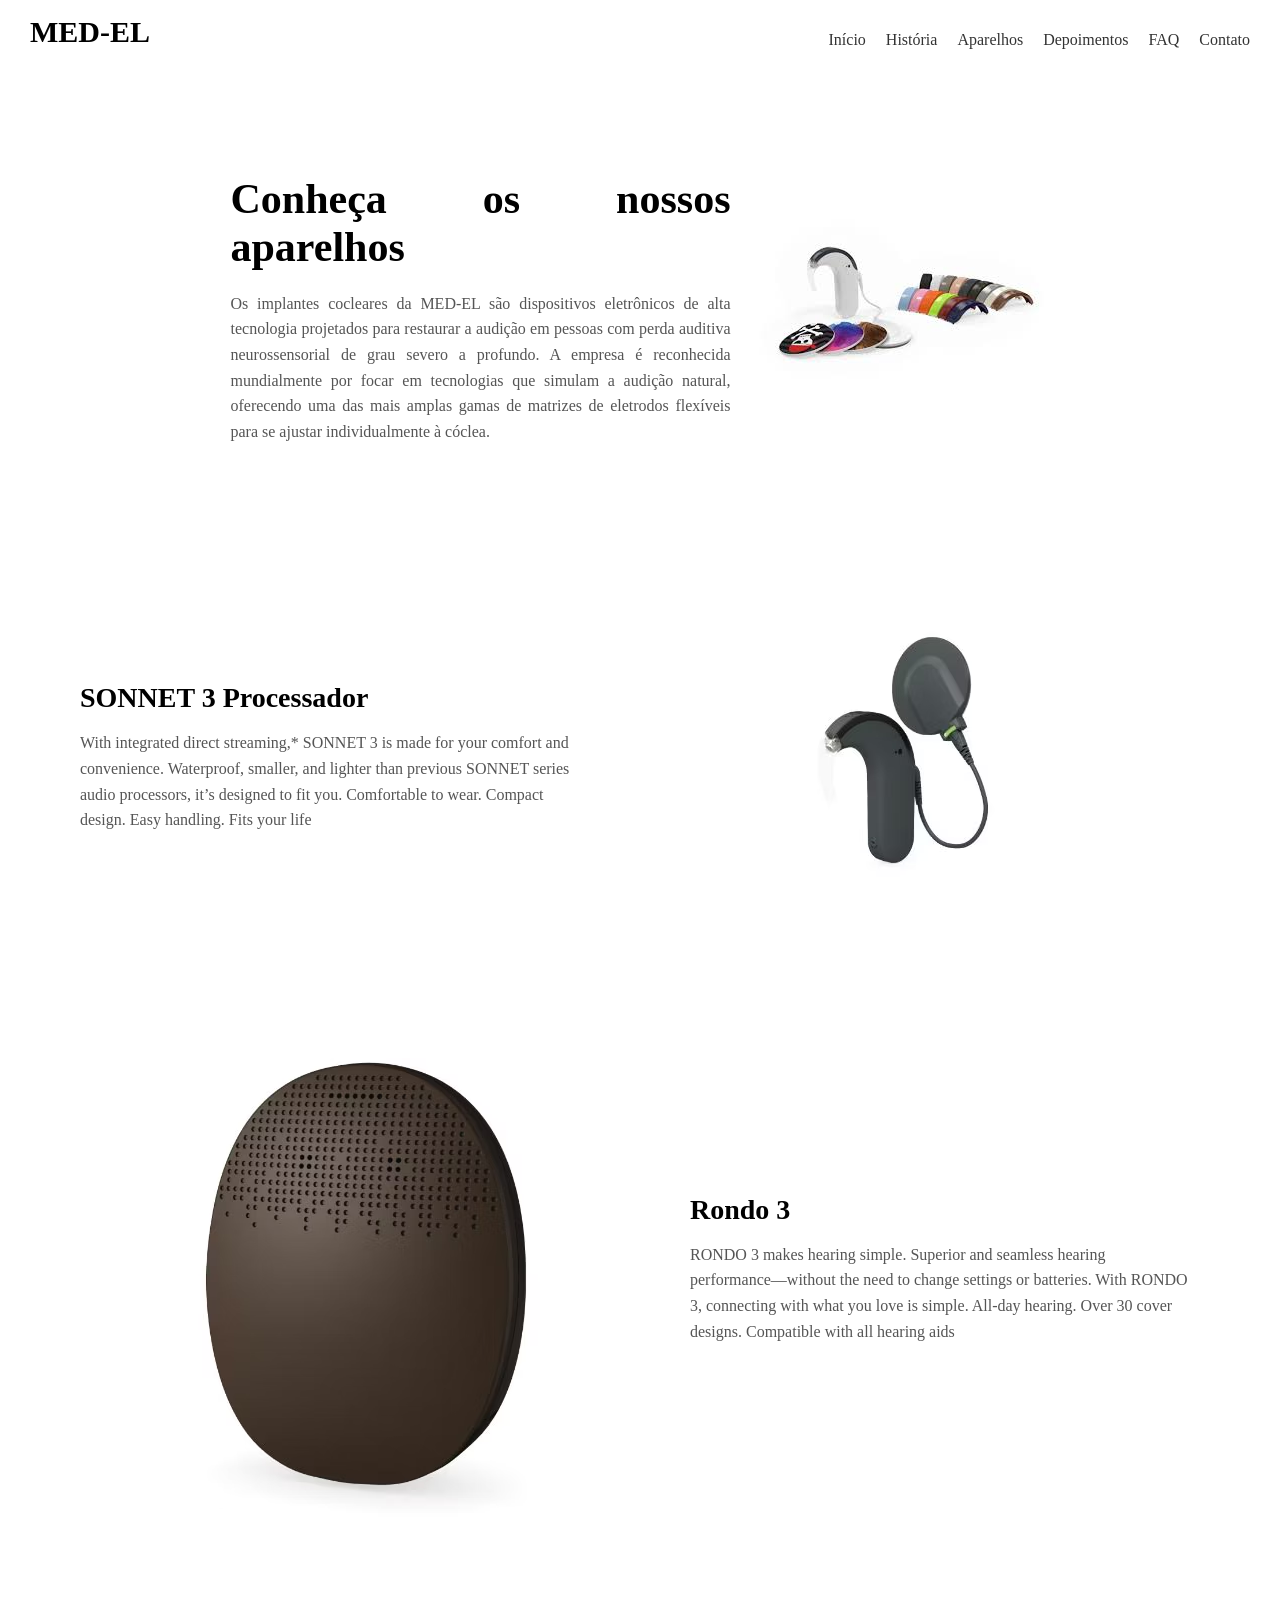
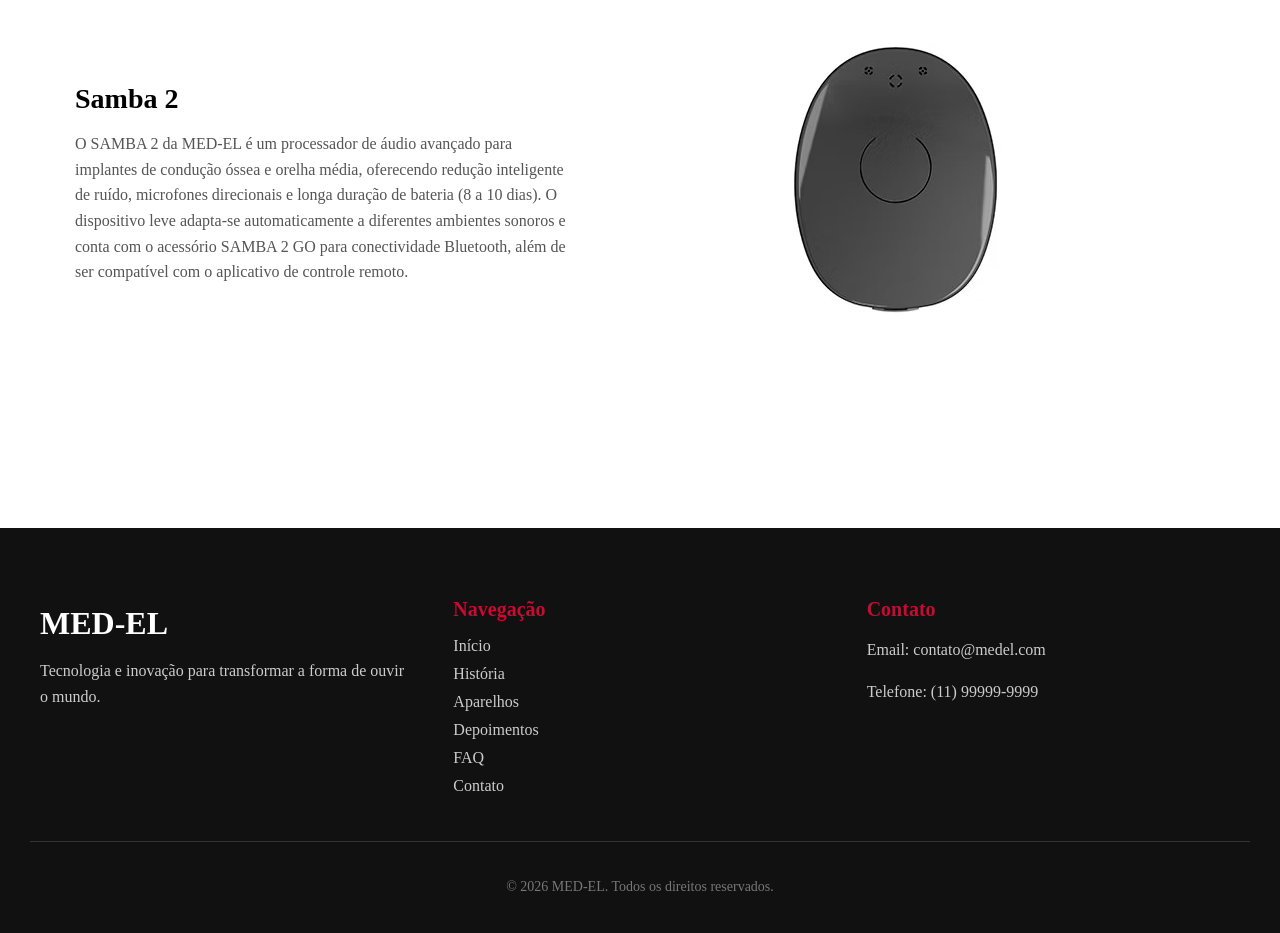
==== pages/aparelhos.html @ e877988d "up small changes" ====
<!DOCTYPE html>
<html lang="pt-br">
<head>
    <meta charset="UTF-8">
    <meta name="viewport" content="width=device-width, initial-scale=1.0">
    <title>Aparelhos</title>
    <link rel="stylesheet" href="/styles/style.css">
    <link rel="stylesheet" href="/styles/style_aparelhos.css">
</head>
<body>
    <header class="navbar">
  <div class="logo">MED-EL</div>
  <nav>
    <ul class="menu">
      <li><a href="/index.html">Início</a></li>
      <li><a href="/pages/historia.html">História</a></li>
      <li><a href="/pages/aparelhos.html">Aparelhos</a></li>
      <li><a href="/pages/depoimentos.html">Depoimentos</a></li>
      <li><a href="/pages/faq.html">FAQ</a></li>
      <li><a href="/pages/contato.html">Contato</a></li>
    </ul>
  </nav>
</header>
<section class="show">
  <div class="show-aparelhos">
    <h1>Conheça os nossos aparelhos</h1>
    <p>
      Os implantes cocleares da MED-EL são dispositivos eletrônicos de alta tecnologia projetados para restaurar a audição em pessoas com perda auditiva neurossensorial de grau severo a profundo. A empresa é reconhecida mundialmente por focar em tecnologias que simulam a audição natural, oferecendo uma das mais amplas gamas de matrizes de eletrodos flexíveis para se ajustar individualmente à cóclea.
    </p>
  </div>

  <div class="show-aparelhos">
    <img src="/images/Aparelhos.jpg" alt="Imagem Aparelhos">
  </div>
</section>

<section class="blocos">
  <div class="bloco">
    <div class="bloco-texto">
      <h2>SONNET 3 Processador</h2>
      <p>With integrated direct streaming,* SONNET 3 is made for your comfort and convenience. Waterproof, smaller, and lighter than previous SONNET series audio processors, it’s designed to fit you. Comfortable to wear. Compact design. Easy handling. Fits your life</p>
    </div>
    <div class="bloco-img">
      <img src="/images/Sonnet2.avif">
    </div>
  </div>

  <div class="bloco reverse">
    <div class="bloco-texto">
      <h2>Rondo 3</h2>
      <p>RONDO 3 makes hearing simple. Superior and seamless hearing performance—without the need to change settings or batteries. With RONDO 3, connecting with what you love is simple. All-day hearing. Over 30 cover designs. Compatible with all hearing aids</p>
    </div>
    <div class="bloco-img">
      <img src="/images/Rondo3.avif">
    </div>
  </div>

  <div class="bloco">
    <div class="bloco-texto">
      <h2>Samba 2</h2>
      <p>O SAMBA 2 da MED-EL é um processador de áudio avançado para implantes de condução óssea e orelha média, oferecendo redução inteligente de ruído, microfones direcionais e longa duração de bateria (8 a 10 dias). O dispositivo leve adapta-se automaticamente a diferentes ambientes sonoros e conta com o acessório SAMBA 2 GO para conectividade Bluetooth, além de ser compatível com o aplicativo de controle remoto. </p>
    </div>
    <div class="bloco-img">
      <img src="/images/Samba2.avif">
    </div>
  </div>

</section>

<footer class="footer">
  <div class="footer-top">
    <div class="footer-brand">
      <h2>MED-EL</h2>
      <p>
        Tecnologia e inovação para transformar a forma de ouvir o mundo.
      </p>
    </div>

    <nav class="footer-nav">
      <h3>Navegação</h3>
      <ul>
        <li><a href="/index.html">Início</a></li>
        <li><a href="/pages/historia.html">História</a></li>
        <li><a href="/pages/aparelhos.html">Aparelhos</a></li>
        <li><a href="/pages/depoimentos.html">Depoimentos</a></li>
        <li><a href="/pages/faq.html">FAQ</a></li>
        <li><a href="/pages/contato.html">Contato</a></li>
      </ul>
    </nav>

    <div class="footer-contact">
      <h3>Contato</h3>
      <p>Email: contato@medel.com</p>
      <p>Telefone: (11) 99999-9999</p>
    </div>
  </div>

  <div class="footer-bottom">
    <p>© 2026 MED-EL. Todos os direitos reservados.</p>
  </div>
</footer>

</body>
</html>
---- styles/style.css ----
body {
  margin: 0;
}
/* ===== NAVBAR ===== */
.navbar {
  display: flex;
  justify-content: space-between;
  padding: 15px 30px;
  background: #ffffff;
}

.logo {
  font-size: 30px;
  font-weight: bold;
}

.menu {
  list-style: none;
  display: flex;
  gap: 20px;
}

.menu a {
  text-decoration: none;
  color: #333;
  font-weight: 500;
}

/* ===== HERO ===== */
.hero {
  height: 80vh;
  background: linear-gradient(rgba(0,0,0,0.5), rgba(0,0,0,0.5)),
              url('../images/Test.avif') center/cover no-repeat;
  border-radius: 10px;
  display: flex;
  align-items: center;
  justify-content: center;
  text-align: center;
  padding: 0 20px;
  color: white;
}

.hero-content h1 {
  font-size: 48px;
  margin-bottom: 20px;
}

.hero-content p {
  font-size: 18px;
  margin-bottom: 30px;
}

/* BOTÃO GLOBAL */
.btn-hero {
  background: #c60c30;
  color: white;
  padding: 12px 25px;
  border-radius: 6px;
  text-decoration: none;
  font-weight: bold;
}

.btn-hero:hover {
  background: white;
  color: #c60c30;
  transition: all 0.3s ease 0.2s;
}

/* ===== PROBLEMAS ===== */
.problems {
  display: flex;
  align-items: center;
  justify-content: center;
  padding: 60px 30px;
  gap: 20px;
  background-color: #c60c30;
  margin-top: 20px;
  border-radius: 20px;
  flex-direction: row-reverse;      
}

.problems-text {
  max-width: 500px;
  text-align: justify;
}

.problems-text h1 {
  font-size: 40px;
  margin-bottom: 20px;
  color: white;
}

.problems-text ul {
  padding-left: 20px;
  margin-bottom: 20px;
}

.problems-text li {
  color: white;
  margin-bottom: 10px;
  font-size: 20px;
}

.problems-text p {
  font-size: 20px;
  color: white;
  margin-bottom: 25px;
  line-height: 1.6;
}

.problems-image img {
  width: 100%;
  max-width: 500px;
  border-radius: 10px;
}

/* ===== IMPACT ===== */
.impact {
  text-align: center;
  font-size: 20px;
}

/* ===== SOBRE (SHOW) ===== */
.show {
  display: flex;
  align-items: center;
  justify-content: center;
  padding: 60px 30px;
  gap: 20px;
}

.show-text {
  max-width: 500px;
  text-align: justify;
}

.show-text h1 {
  font-size: 42px;
  margin-bottom: 20px;
}

.show-text p {
  font-size: 20px;
  color: #555;
  margin-bottom: 25px;
  line-height: 1.6;
}

.show-image img {
  width: 100%;
  max-width: 500px;
  border-radius: 10px;
}

/* ===== BENEFÍCIOS ===== */
.beneficios {
  display: flex;
  align-items: center;
  justify-content: center;
  background-color: #c60c30;
  padding: 60px 30px;
  gap: 40px;
  margin-top: 20px;
  border-radius: 20px;     
}

.beneficios-text {
  max-width: 500px;
  text-align: justify;
}

.beneficios-text h1 {
  font-size: 40px;
  margin-bottom: 20px;
  color: white;
}

.beneficios-text ul {
  padding-left: 20px;
  margin-bottom: 20px;
}

.beneficios-text li {
  color: white;
  margin-bottom: 10px;
  font-size: 20px;
}

.beneficios-text a {
  display: inline-block;
  margin-top: 25px;
  font-size: 30px;
}

.beneficios-video {
  display: flex;
  justify-content: center;
  align-items: center;
  max-width: 500px;
}

/* BOTÃO OUTLINE */
.btn-outline {
  border: 2px solid black;
}

.btn-outline:hover {
  background: white;
  color: #c60c30;
  transition: all 0.3s ease 0.2s;
}

/* ===== CTA ===== */
.cta {
  display: flex;
  align-items: center;
  justify-content: center;
  padding: 60px 30px;
  gap: 20px;
}

.cta-text {
  max-width: 500px;
  text-align: center;
}

.cta-text h1 {
  font-size: 40px;
  margin-bottom: 20px;
}

.cta-text p {
  font-size: 20px;
  color: #555;
  margin-bottom: 25px;
  line-height: 1.6;
}

.cta-text a {
  display: inline-block;
  margin: 20px auto 0 auto;
}

.footer {
  background-color: #111;
  color: white;
  padding: 50px 30px 20px;
  margin-top: 60px;
}

.footer-top {
  display: flex;
  justify-content: space-between;
  gap: 40px;
  max-width: 1200px;
  margin: 0 auto 30px;
  flex-wrap: wrap;
}

.footer-brand,
.footer-nav,
.footer-contact {
  flex: 1;
  min-width: 220px;
}

.footer h2 {
  font-size: 32px;
  margin-bottom: 15px;
}

.footer h3 {
  font-size: 20px;
  margin-bottom: 15px;
  color: #c60c30;
}

.footer p {
  color: #ccc;
  line-height: 1.6;
}

.footer-nav ul {
  list-style: none;
  padding: 0;
}

.footer-nav li {
  margin-bottom: 10px;
}

.footer-nav a {
  color: #ccc;
  text-decoration: none;
  transition: 0.3s;
}

.footer-nav a:hover {
  color: #c60c30;
  padding-left: 5px;
}

.footer-bottom {
  border-top: 1px solid #333;
  padding-top: 20px;
  text-align: center;
}

.footer-bottom p {
  color: #777;
  font-size: 14px;
}

.hero,
.problems,
.beneficios {
  margin: 20px;
}

/* ===== Responsividade ===== */

@media (max-width: 768px) {

  /* NAVBAR */
  .menu {
    flex-direction: column;
    gap: 10px;
  }

  .navbar {
    flex-direction: column;
    align-items: center;
    gap: 10px;
  }

  /* HERO */
  .hero {
    height: auto;
    padding: 60px 20px;
  }

  .hero-content h1 {
    font-size: 28px;
  }

  .hero-content p {
    font-size: 16px;
  }

  /* SEÇÕES GERAIS */
  .show,
  .problems,
  .beneficios {
    flex-direction: column;
    text-align: center;
  }

  /* TEXTO */
  .show-text,
  .problems-text,
  .beneficios-text {
    max-width: 100%;
  }

  /* TÍTULOS */
  .show-text h1,
  .problems-text h1,
  .beneficios-text h1 {
    font-size: 28px;
  }

  /* PARÁGRAFOS */
  .show-text p,
  .problems-text p,
  .beneficios-text li {
    font-size: 16px;
  }

  /* IMAGENS */
  .show-image img,
  .problems-image img {
    max-width: 100%;
  }

  /* VÍDEO */
  .beneficios-video iframe {
    width: 100%;
    height: auto;
    aspect-ratio: 9/16; /* mantém proporção vertical */
  }

  /* BOTÃO */
  .btn-hero {
    font-size: 16px;
    padding: 10px 20px;
  }

  .beneficios-text a {
    font-size: 18px;
  }

 .footer-top {
    flex-direction: column;
    text-align: center;
  }

  .footer-nav ul {
    padding: 0;
  }

  .footer-nav a:hover {
    padding-left: 0;
  }
}
---- styles/style_aparelhos.css ----
.navbar {
  display: flex;
  justify-content: space-between;
  padding: 15px 30px;
  background: #ffffff;
  /* box-shadow: 0 2px 8px rgba(0,0,0,0.05); */
}

.logo {
  font-size: 30px;
  font-weight: bold;
}

.menu {
  list-style: none;
  display: flex;
  gap: 20px;
}

.menu a {
  text-decoration: none;
  color: #333;
  font-weight: 500;
}

.show {
  display: flex;
  align-items: center;
  justify-content: center;
  padding: 60px 30px;
  gap: 20px;
}

.show-aparelhos {
  max-width: 500px;
  text-align: justify;
}

.show-aparelhos h1 {
  font-size: 42px;
  margin-bottom: 20px;
}

.show-aparelhos p {
  font-size: 16px;
  color: #555;
  margin-bottom: 25px;
  line-height: 1.6;
}

.show-aparelhos img {
  width: 100%;
  max-width: 500px;
  border-radius: 10px;
}

.blocos {
  padding: 60px 30px;
}

.bloco {
  display: flex;
  align-items: center;
  justify-content: center;
  gap: 40px;
  margin-bottom: 60px;
}

.bloco.reverse {
  flex-direction: row-reverse;
}

.bloco-texto {
  max-width: 500px;
}

.bloco-texto h2 {
  font-size: 28px;
  margin-bottom: 15px;
}

.bloco-texto p {
  color: #555;
  line-height: 1.6;
}

.bloco-img img {
  width: 100%;
}
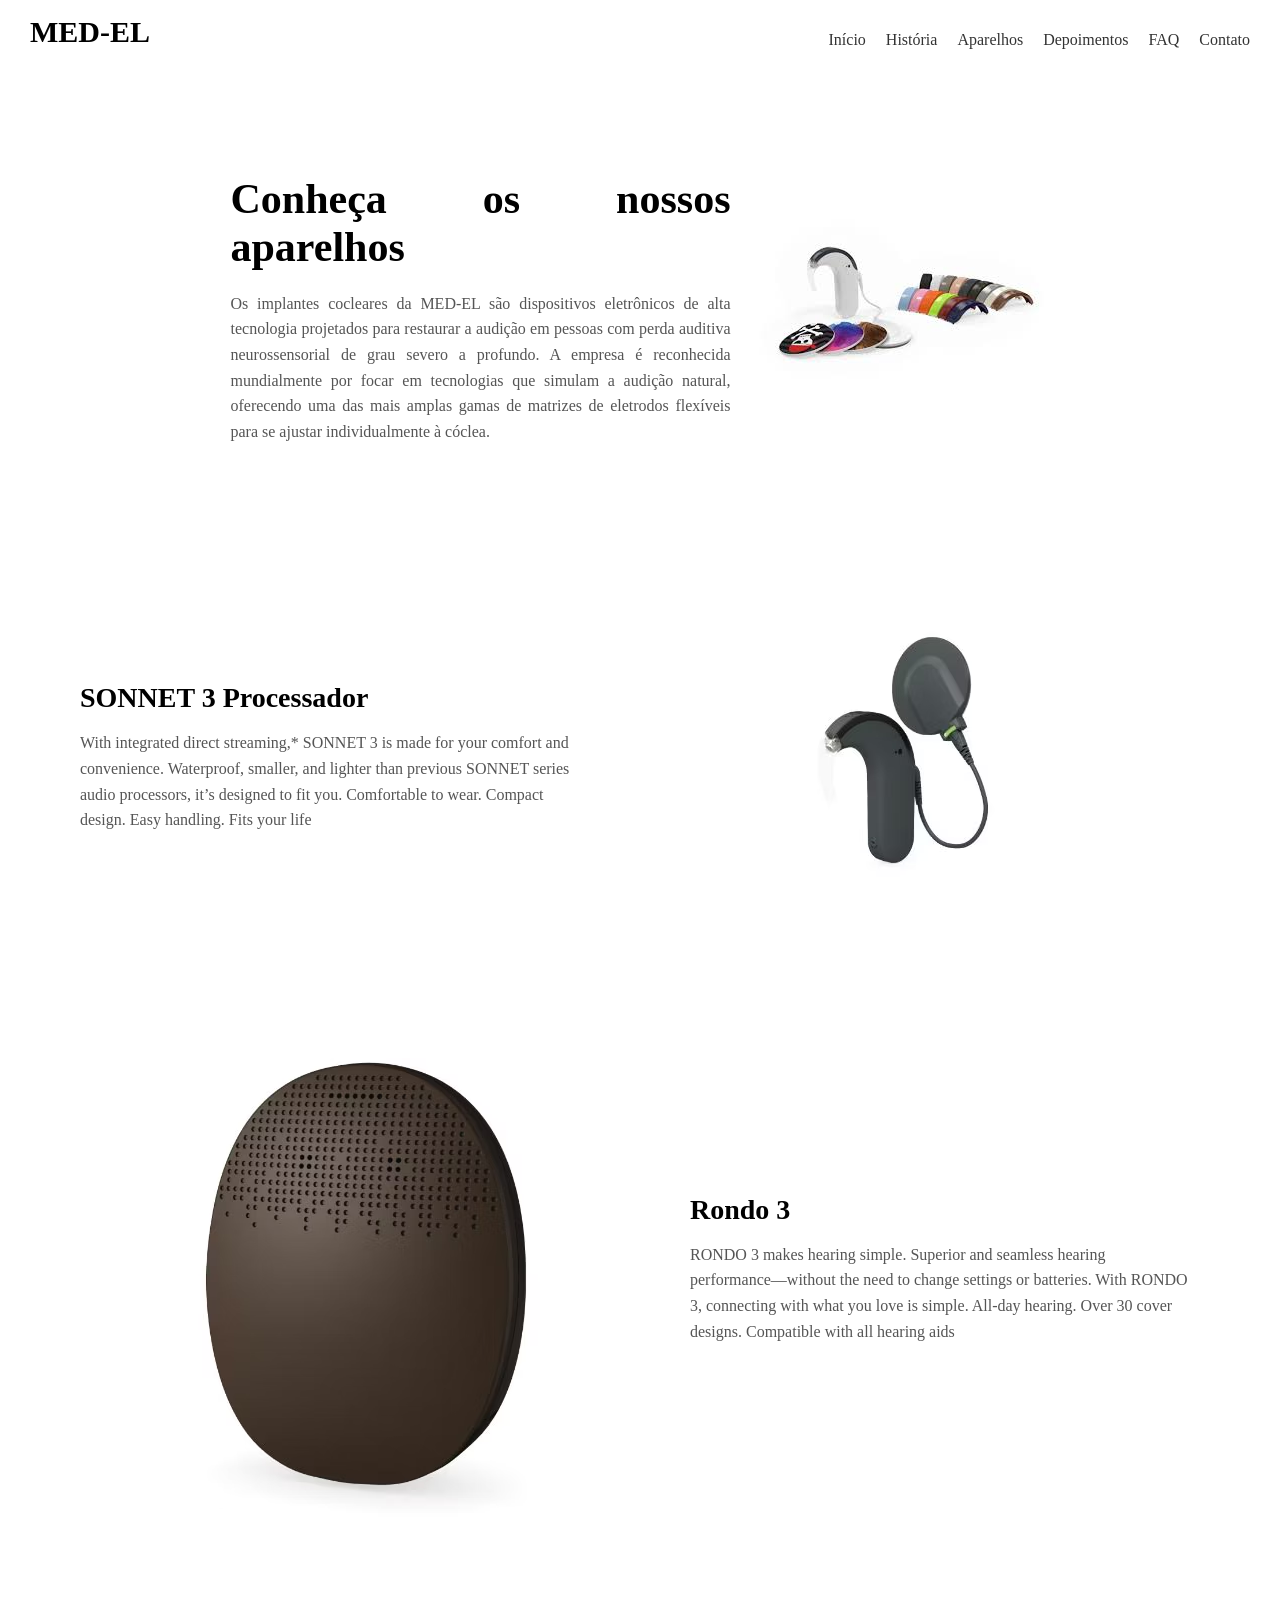
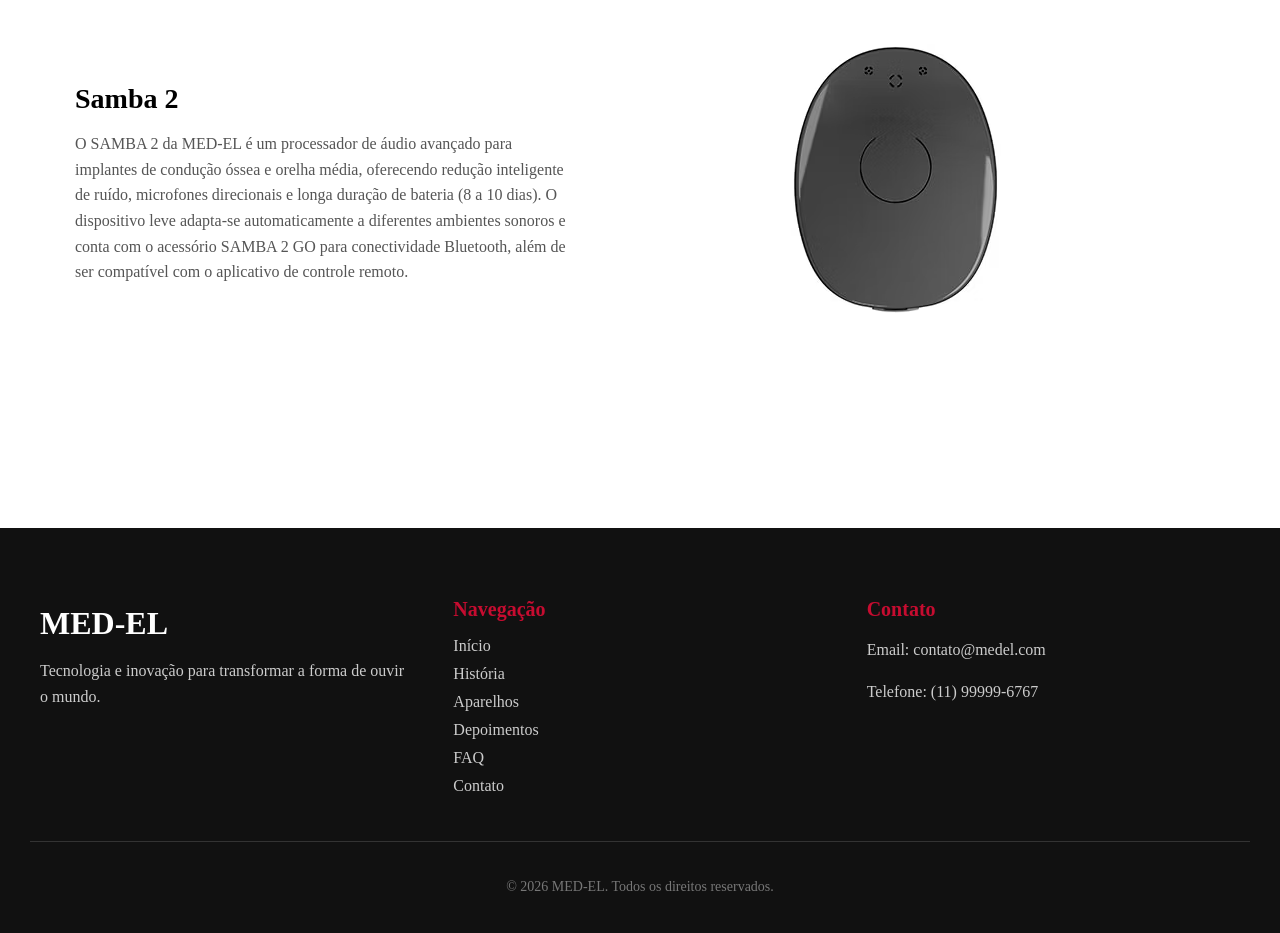
==== commit 76a79e2d: "up some numbers" ====
--- a/pages/aparelhos.html
+++ b/pages/aparelhos.html
@@ -91,7 +91,7 @@
     <div class="footer-contact">
       <h3>Contato</h3>
       <p>Email: contato@medel.com</p>
-      <p>Telefone: (11) 99999-9999</p>
+      <p>Telefone: (11) 99999-6767</p>
     </div>
   </div>
 
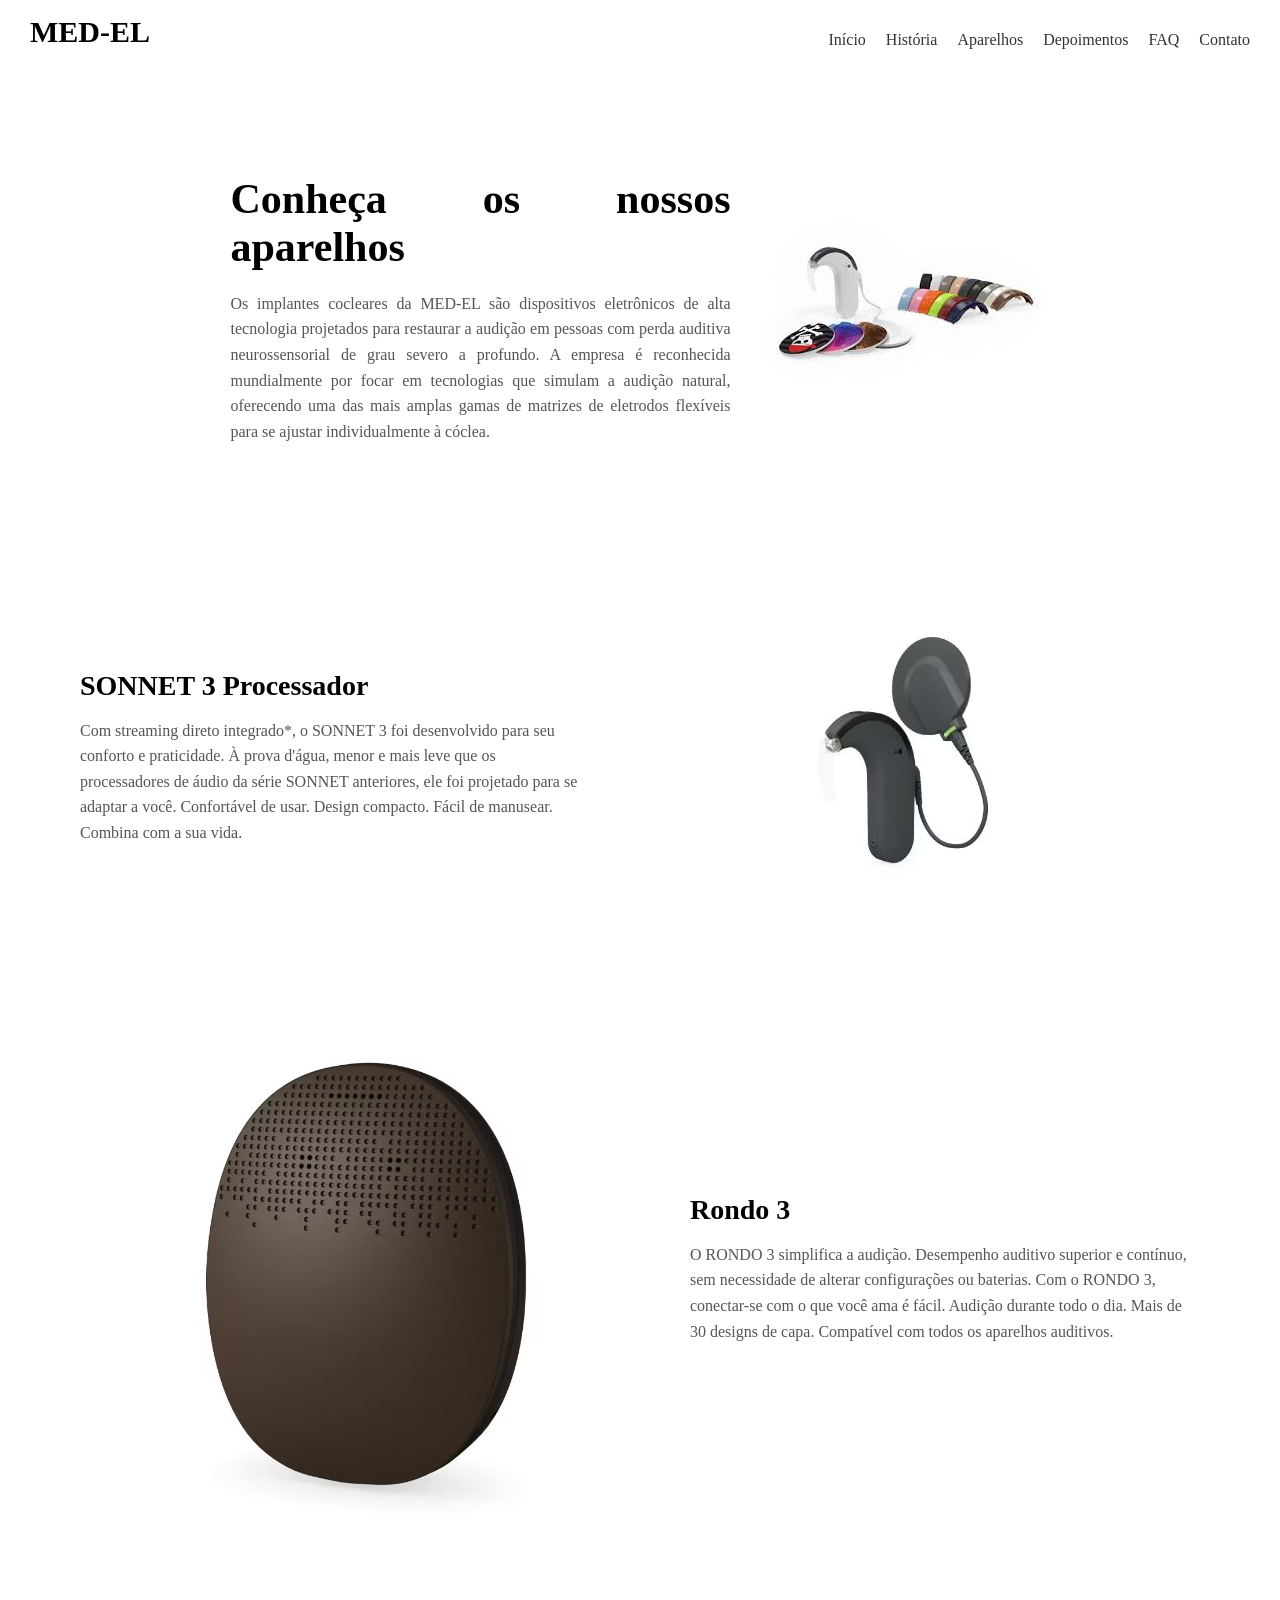
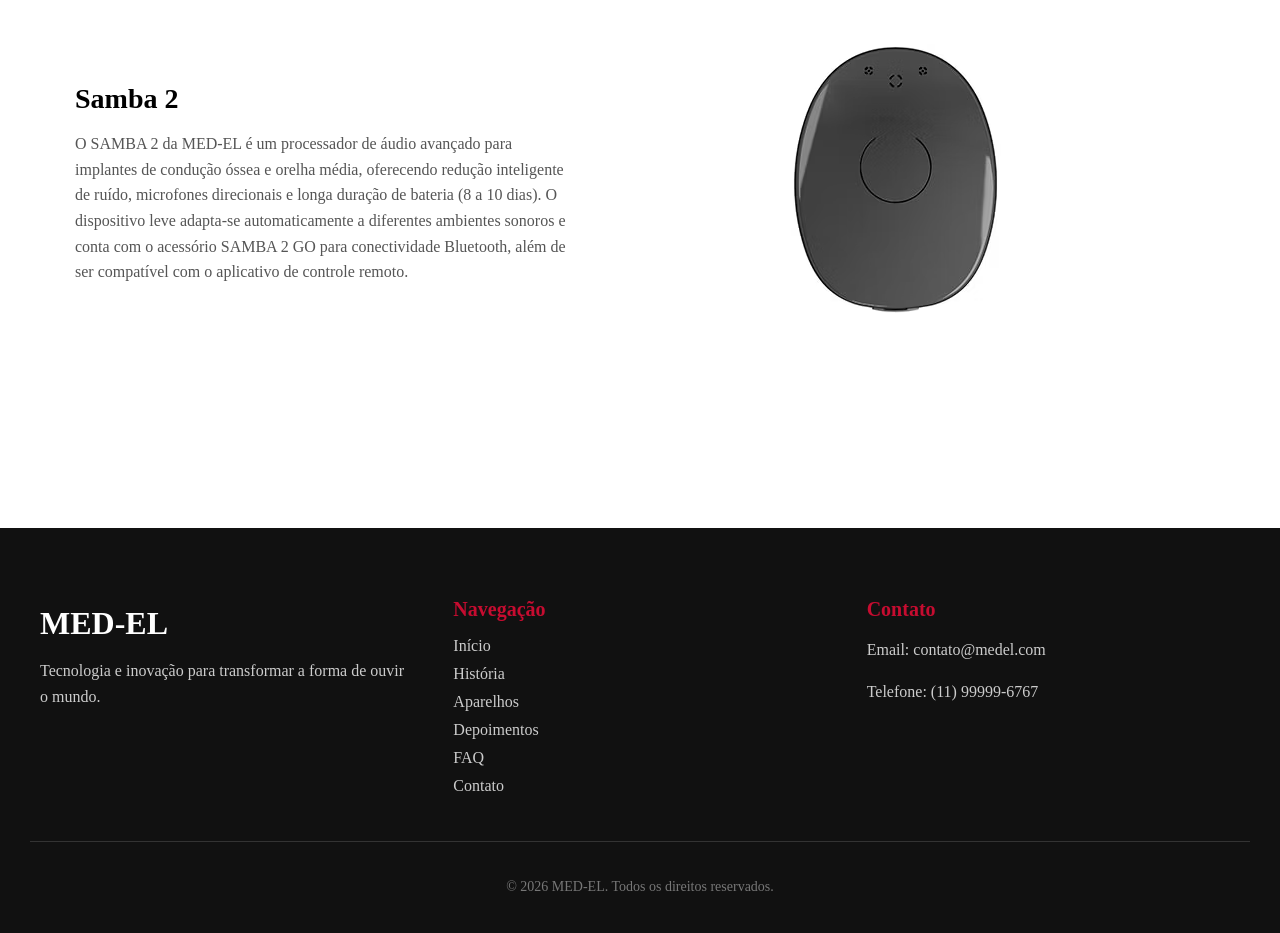
==== commit f10211c2: "up check css" ====
--- a/pages/aparelhos.html
+++ b/pages/aparelhos.html
@@ -38,7 +38,7 @@
   <div class="bloco">
     <div class="bloco-texto">
       <h2>SONNET 3 Processador</h2>
-      <p>With integrated direct streaming,* SONNET 3 is made for your comfort and convenience. Waterproof, smaller, and lighter than previous SONNET series audio processors, it’s designed to fit you. Comfortable to wear. Compact design. Easy handling. Fits your life</p>
+      <p>Com streaming direto integrado*, o SONNET 3 foi desenvolvido para seu conforto e praticidade. À prova d'água, menor e mais leve que os processadores de áudio da série SONNET anteriores, ele foi projetado para se adaptar a você. Confortável de usar. Design compacto. Fácil de manusear. Combina com a sua vida.</p>
     </div>
     <div class="bloco-img">
       <img src="/images/Sonnet2.avif">
@@ -48,7 +48,7 @@
   <div class="bloco reverse">
     <div class="bloco-texto">
       <h2>Rondo 3</h2>
-      <p>RONDO 3 makes hearing simple. Superior and seamless hearing performance—without the need to change settings or batteries. With RONDO 3, connecting with what you love is simple. All-day hearing. Over 30 cover designs. Compatible with all hearing aids</p>
+      <p>O RONDO 3 simplifica a audição. Desempenho auditivo superior e contínuo, sem necessidade de alterar configurações ou baterias. Com o RONDO 3, conectar-se com o que você ama é fácil. Audição durante todo o dia. Mais de 30 designs de capa. Compatível com todos os aparelhos auditivos.</p>
     </div>
     <div class="bloco-img">
       <img src="/images/Rondo3.avif">
--- a/styles/style.css
+++ b/styles/style.css
@@ -1,4 +1,5 @@
-body {
+
+body { /* reset only */
   margin: 0;
 }
 /* ===== NAVBAR ===== */
@@ -50,7 +51,6 @@
   margin-bottom: 30px;
 }
 
-/* BOTÃO GLOBAL */
 .btn-hero {
   background: #c60c30;
   color: white;
@@ -199,7 +199,6 @@
   max-width: 500px;
 }
 
-/* BOTÃO OUTLINE */
 .btn-outline {
   border: 2px solid black;
 }
@@ -240,6 +239,8 @@
   display: inline-block;
   margin: 20px auto 0 auto;
 }
+
+/* ===== FOOTER ===== */
 
 .footer {
   background-color: #111;
@@ -311,13 +312,14 @@
   font-size: 14px;
 }
 
+/* ===== FORMATÇÃO GERAL ===== */
 .hero,
 .problems,
 .beneficios {
   margin: 20px;
 }
 
-/* ===== Responsividade ===== */
+/* ===== Apenas para responsividade ===== */
 
 @media (max-width: 768px) {
 
@@ -414,3 +416,4 @@
 }
 
 
+/* looking for every */
--- a/styles/style_aparelhos.css
+++ b/styles/style_aparelhos.css
@@ -1,27 +1,4 @@
-.navbar {
-  display: flex;
-  justify-content: space-between;
-  padding: 15px 30px;
-  background: #ffffff;
-  /* box-shadow: 0 2px 8px rgba(0,0,0,0.05); */
-}
-
-.logo {
-  font-size: 30px;
-  font-weight: bold;
-}
-
-.menu {
-  list-style: none;
-  display: flex;
-  gap: 20px;
-}
-
-.menu a {
-  text-decoration: none;
-  color: #333;
-  font-weight: 500;
-}
+/* ===== SHOW ===== */
 
 .show {
   display: flex;
@@ -53,6 +30,8 @@
   max-width: 500px;
   border-radius: 10px;
 }
+
+/* ===== BLOCOS ===== */
 
 .blocos {
   padding: 60px 30px;
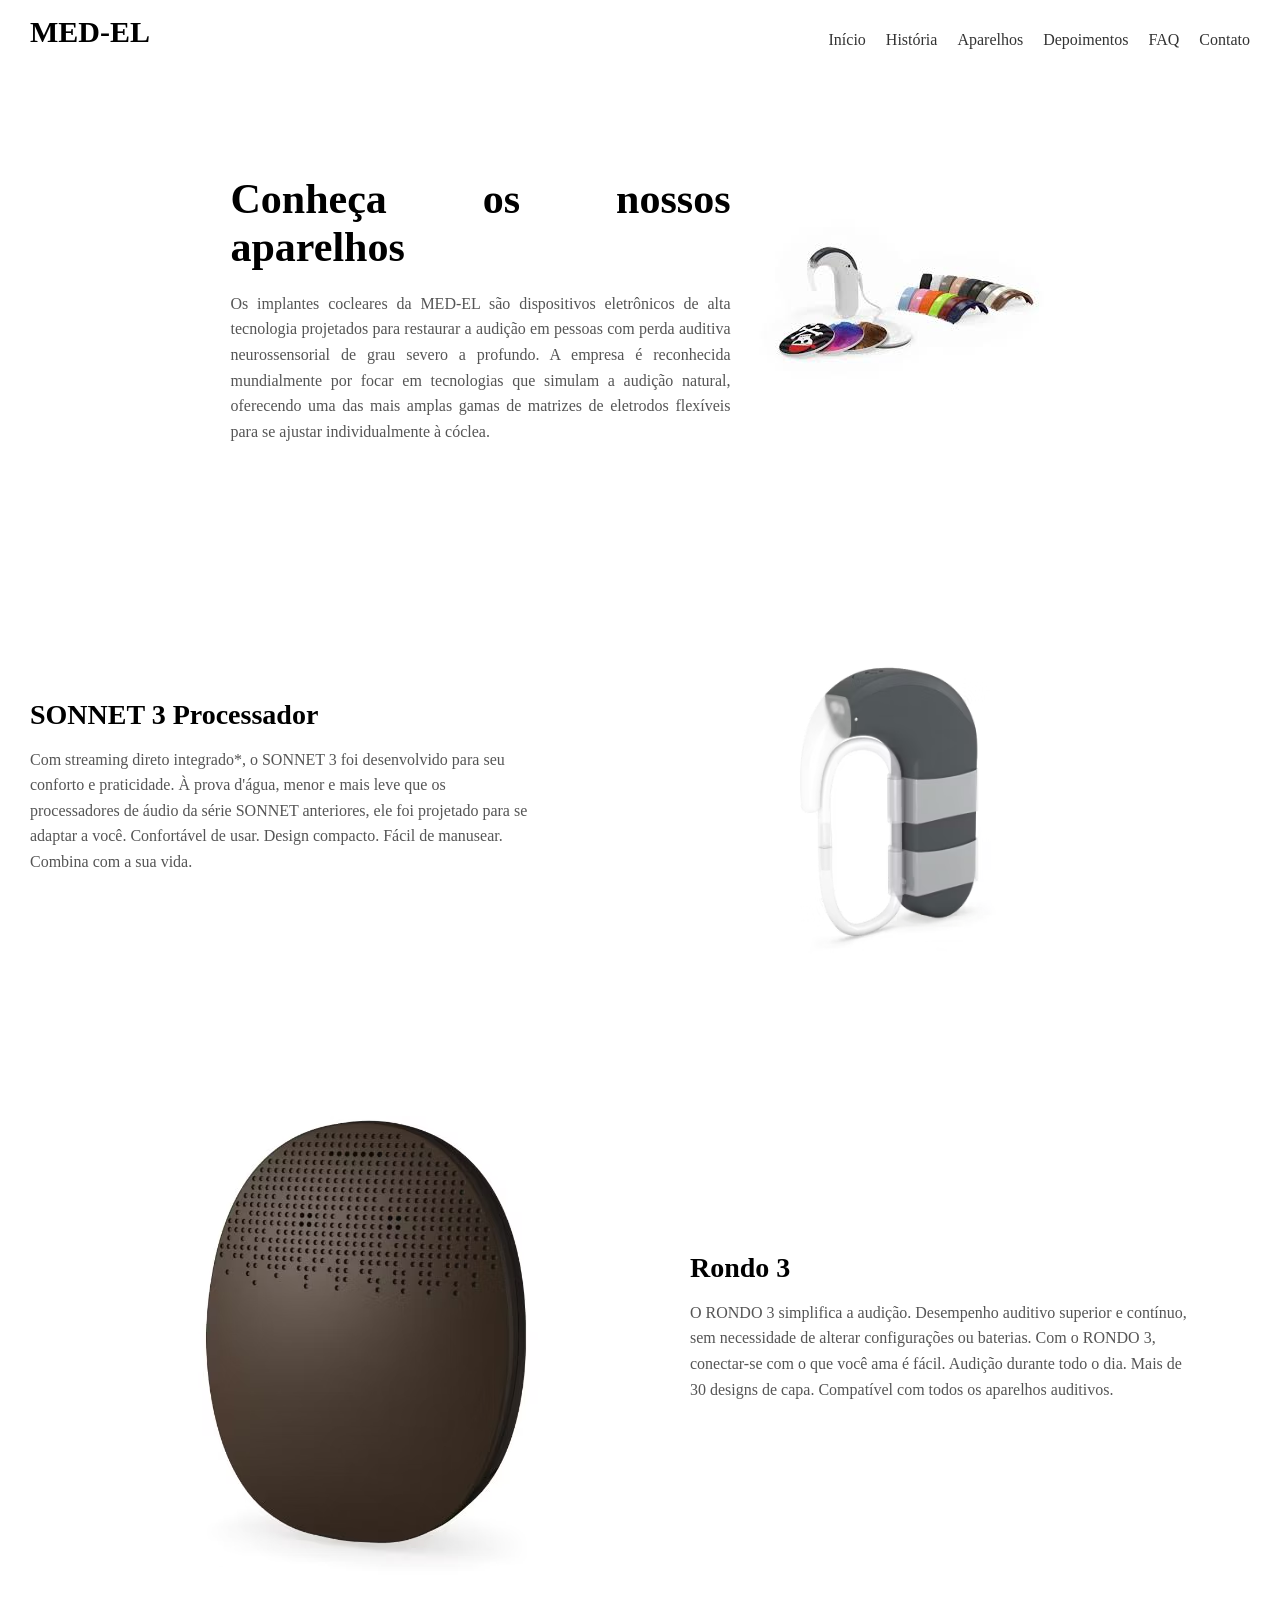
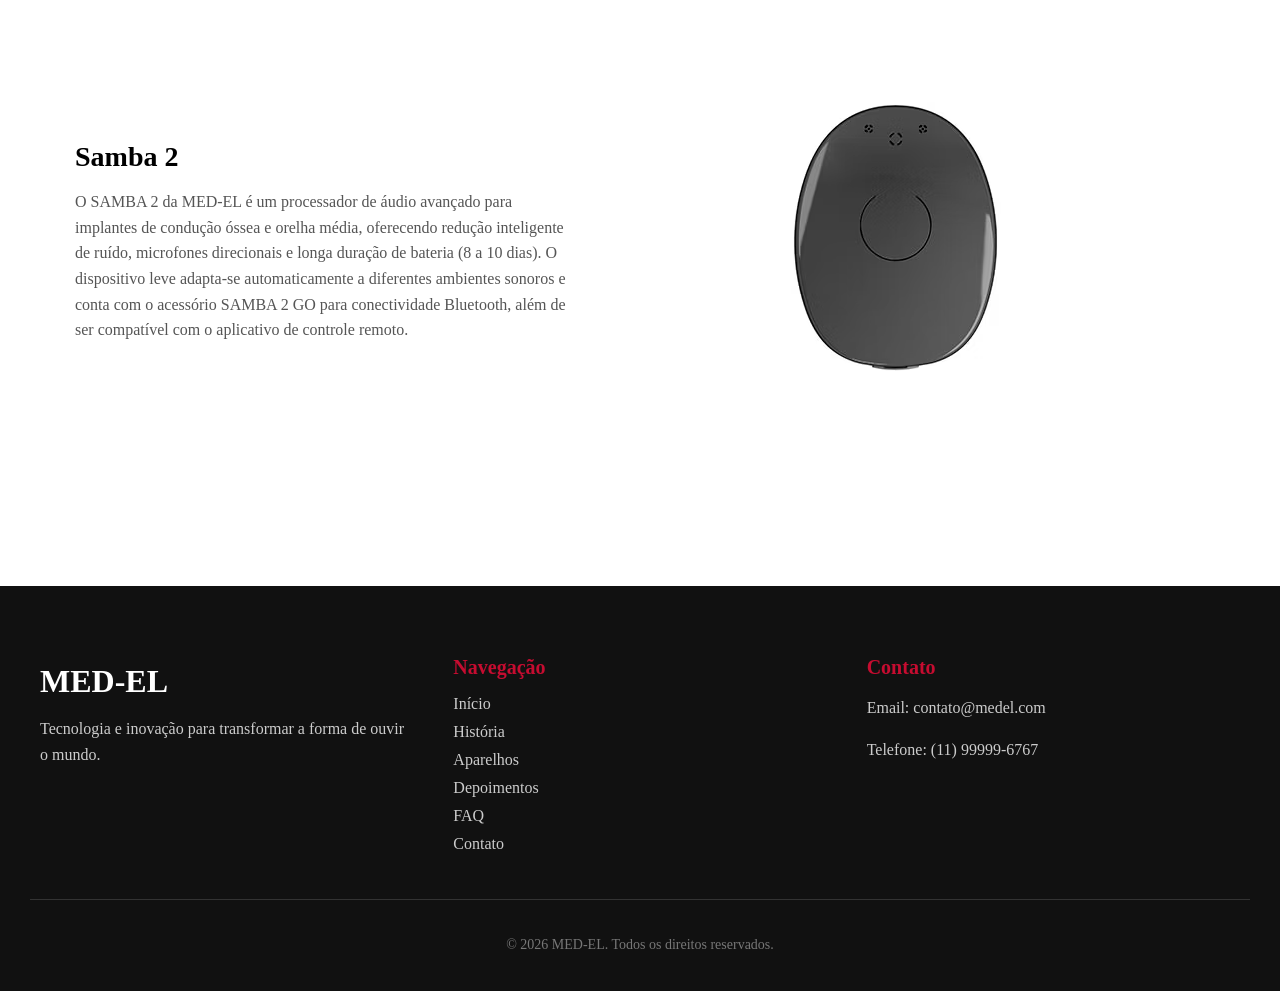
==== commit c419d1d1: "up some images" ====
--- a/pages/aparelhos.html
+++ b/pages/aparelhos.html
@@ -41,7 +41,7 @@
       <p>Com streaming direto integrado*, o SONNET 3 foi desenvolvido para seu conforto e praticidade. À prova d'água, menor e mais leve que os processadores de áudio da série SONNET anteriores, ele foi projetado para se adaptar a você. Confortável de usar. Design compacto. Fácil de manusear. Combina com a sua vida.</p>
     </div>
     <div class="bloco-img">
-      <img src="/images/Sonnet2.avif">
+      <img src="/images/agoravai.avif">
     </div>
   </div>
 
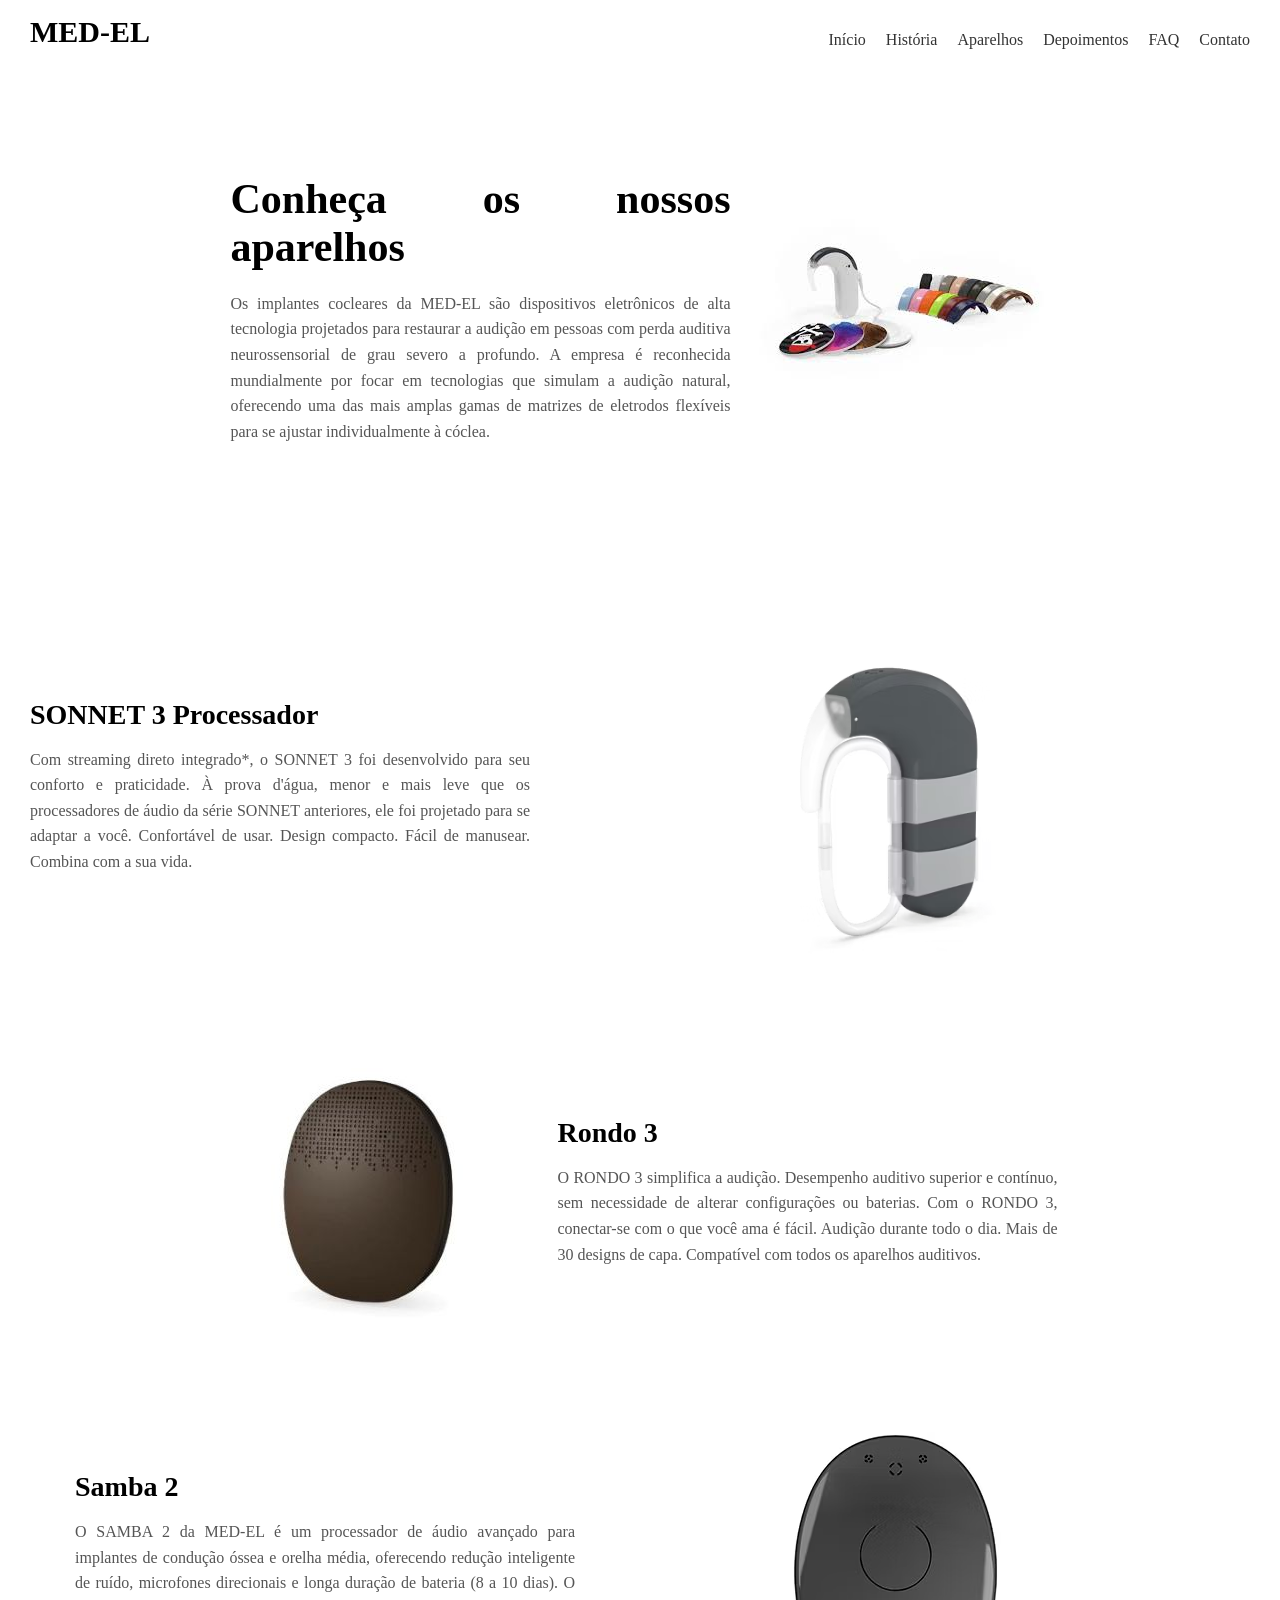
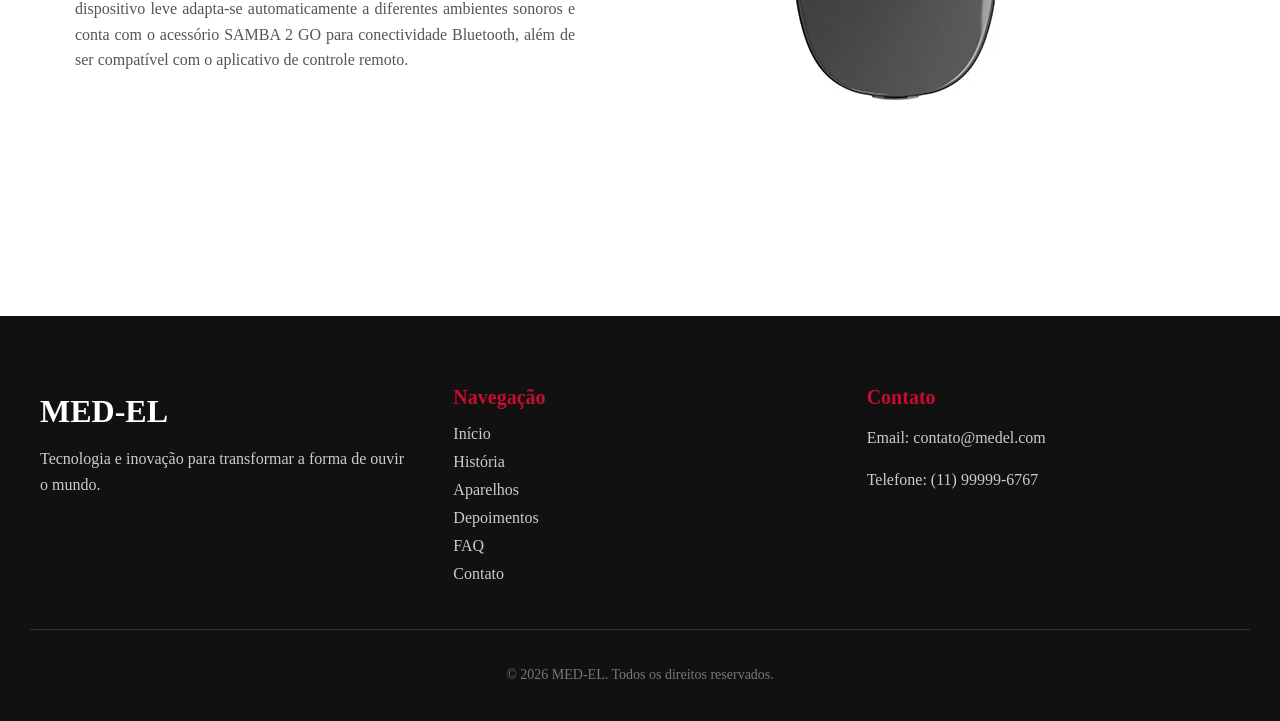
==== commit a7082c38: "up some things" ====
--- a/pages/aparelhos.html
+++ b/pages/aparelhos.html
@@ -51,7 +51,7 @@
       <p>O RONDO 3 simplifica a audição. Desempenho auditivo superior e contínuo, sem necessidade de alterar configurações ou baterias. Com o RONDO 3, conectar-se com o que você ama é fácil. Audição durante todo o dia. Mais de 30 designs de capa. Compatível com todos os aparelhos auditivos.</p>
     </div>
     <div class="bloco-img">
-      <img src="/images/Rondo3.avif">
+      <img src="/images/Rondo3.jpg">
     </div>
   </div>
 
--- a/styles/style.css
+++ b/styles/style.css
@@ -29,7 +29,7 @@
 
 /* ===== HERO ===== */
 .hero {
-  height: 80vh;
+  height: 361.60px; /* 80vh */
   background: linear-gradient(rgba(0,0,0,0.5), rgba(0,0,0,0.5)),
               url('../images/Test.avif') center/cover no-repeat;
   border-radius: 10px;
@@ -76,7 +76,7 @@
   background-color: #c60c30;
   margin-top: 20px;
   border-radius: 20px;
-  flex-direction: row-reverse;      
+  flex-direction: row-reverse; /* imagem e texto da esquerda pra direita */
 }
 
 .problems-text {
@@ -105,7 +105,7 @@
   font-size: 20px;
   color: white;
   margin-bottom: 25px;
-  line-height: 1.6;
+  line-height: 1.6; /* ajusta a altura da caixa de texto */
 }
 
 .problems-image img {
@@ -117,7 +117,7 @@
 /* ===== IMPACT ===== */
 .impact {
   text-align: center;
-  font-size: 20px;
+  font-size: 30px;
 }
 
 /* ===== SOBRE (SHOW) ===== */
@@ -143,7 +143,7 @@
   font-size: 20px;
   color: #555;
   margin-bottom: 25px;
-  line-height: 1.6;
+  line-height: 1.6; /* ajusta a altura da caixa de texto */
 }
 
 .show-image img {
@@ -232,7 +232,7 @@
   font-size: 20px;
   color: #555;
   margin-bottom: 25px;
-  line-height: 1.6;
+  line-height: 1.6; /* ajusta a altura da caixa de texto */
 }
 
 .cta-text a {
@@ -278,7 +278,7 @@
 
 .footer p {
   color: #ccc;
-  line-height: 1.6;
+  line-height: 1.6; /* ajusta a altura da caixa de texto */
 }
 
 .footer-nav ul {
@@ -312,7 +312,7 @@
   font-size: 14px;
 }
 
-/* ===== FORMATÇÃO GERAL ===== */
+/* ===== FORMATAÇÃO GERAL ===== */
 .hero,
 .problems,
 .beneficios {
--- a/styles/style_aparelhos.css
+++ b/styles/style_aparelhos.css
@@ -46,7 +46,7 @@
 }
 
 .bloco.reverse {
-  flex-direction: row-reverse;
+  flex-direction: row-reverse; /* invertendo o lado do aparelho do meio */
 }
 
 .bloco-texto {
@@ -61,6 +61,7 @@
 .bloco-texto p {
   color: #555;
   line-height: 1.6;
+  text-align: justify;
 }
 
 .bloco-img img {
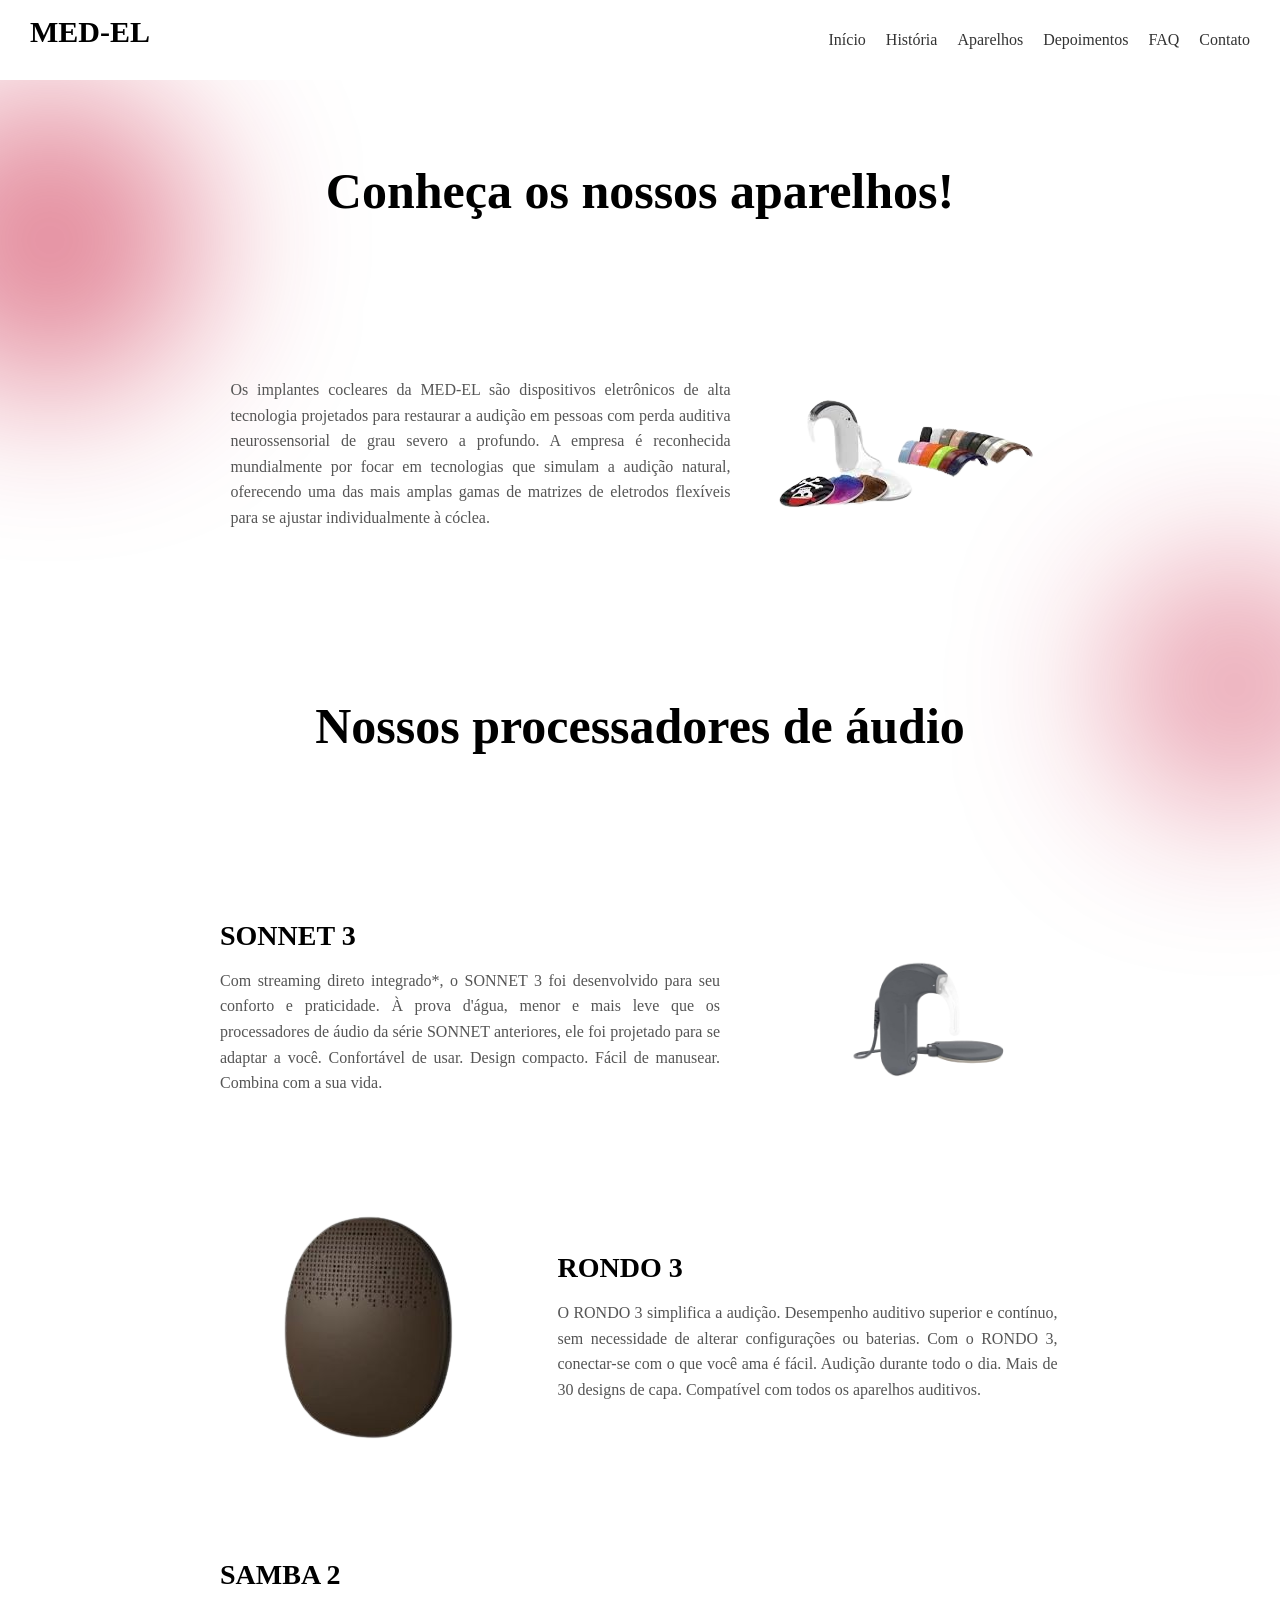
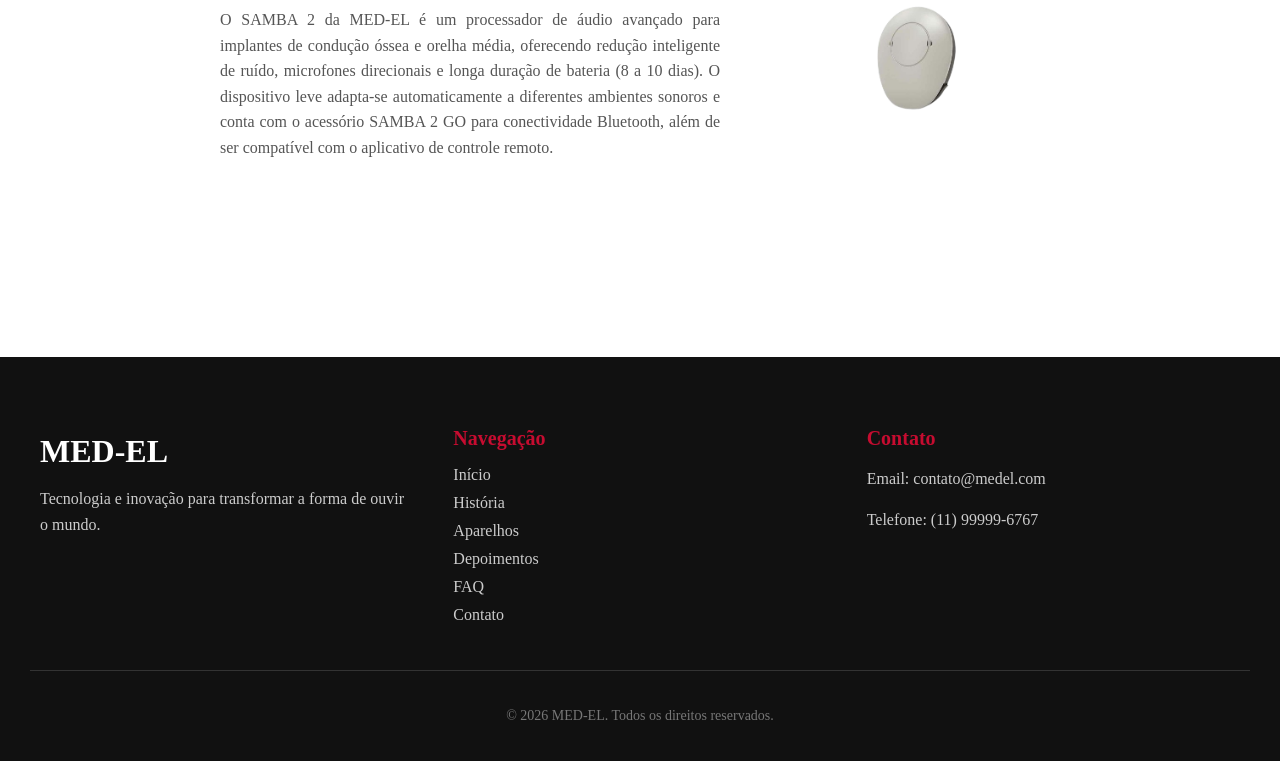
==== commit ab1bd5c6: "up" ====
--- a/pages/aparelhos.html
+++ b/pages/aparelhos.html
@@ -21,47 +21,53 @@
     </ul>
   </nav>
 </header>
+<section class="apresentacao">
+  <h1>Conheça os nossos aparelhos!</h1>
+</section>
 <section class="show">
   <div class="show-aparelhos">
-    <h1>Conheça os nossos aparelhos</h1>
     <p>
       Os implantes cocleares da MED-EL são dispositivos eletrônicos de alta tecnologia projetados para restaurar a audição em pessoas com perda auditiva neurossensorial de grau severo a profundo. A empresa é reconhecida mundialmente por focar em tecnologias que simulam a audição natural, oferecendo uma das mais amplas gamas de matrizes de eletrodos flexíveis para se ajustar individualmente à cóclea.
     </p>
   </div>
 
   <div class="show-aparelhos">
-    <img src="/images/Aparelhos.jpg" alt="Imagem Aparelhos">
+    <img src="/images/Aparelhos.png" alt="Imagem Aparelhos">
   </div>
+</section>
+
+<section class="audio">
+  <h1>Nossos processadores de áudio</h1>
 </section>
 
 <section class="blocos">
   <div class="bloco">
     <div class="bloco-texto">
-      <h2>SONNET 3 Processador</h2>
+      <h2>SONNET 3</h2>
       <p>Com streaming direto integrado*, o SONNET 3 foi desenvolvido para seu conforto e praticidade. À prova d'água, menor e mais leve que os processadores de áudio da série SONNET anteriores, ele foi projetado para se adaptar a você. Confortável de usar. Design compacto. Fácil de manusear. Combina com a sua vida.</p>
     </div>
     <div class="bloco-img">
-      <img src="/images/agoravai.avif">
+      <img src="/images/Sonnet3.png">
     </div>
   </div>
 
   <div class="bloco reverse">
     <div class="bloco-texto">
-      <h2>Rondo 3</h2>
+      <h2>RONDO 3</h2>
       <p>O RONDO 3 simplifica a audição. Desempenho auditivo superior e contínuo, sem necessidade de alterar configurações ou baterias. Com o RONDO 3, conectar-se com o que você ama é fácil. Audição durante todo o dia. Mais de 30 designs de capa. Compatível com todos os aparelhos auditivos.</p>
     </div>
     <div class="bloco-img">
-      <img src="/images/Rondo3.jpg">
+      <img src="/images/Rondo3.png">
     </div>
   </div>
 
   <div class="bloco">
     <div class="bloco-texto">
-      <h2>Samba 2</h2>
+      <h2>SAMBA 2</h2>
       <p>O SAMBA 2 da MED-EL é um processador de áudio avançado para implantes de condução óssea e orelha média, oferecendo redução inteligente de ruído, microfones direcionais e longa duração de bateria (8 a 10 dias). O dispositivo leve adapta-se automaticamente a diferentes ambientes sonoros e conta com o acessório SAMBA 2 GO para conectividade Bluetooth, além de ser compatível com o aplicativo de controle remoto. </p>
     </div>
     <div class="bloco-img">
-      <img src="/images/Samba2.avif">
+      <img src="/images/Samba2.png">
     </div>
   </div>
 
--- a/styles/style.css
+++ b/styles/style.css
@@ -29,9 +29,9 @@
 
 /* ===== HERO ===== */
 .hero {
-  height: 361.60px; /* 80vh */
+  height: 80vh; /* 80vh */
   background: linear-gradient(rgba(0,0,0,0.5), rgba(0,0,0,0.5)),
-              url('../images/Test.avif') center/cover no-repeat;
+              url('../images/Hero.avif') center/cover no-repeat;
   border-radius: 10px;
   display: flex;
   align-items: center;
@@ -416,4 +416,39 @@
 }
 
 
-/* looking for every */+/* looking for every or no */
+
+/* ===== FUNDO DECORATIVO ===== */
+
+body {
+  position: relative;
+  overflow-x: hidden;
+}
+
+body::before,
+body::after {
+  content: "";
+  position: fixed;
+  border-radius: 50%;
+  z-index: -1;
+  filter: blur(80px);
+}
+
+/* círculo 1 */
+body::before {
+  width: 300px;
+  height: 300px;
+  background: rgba(198, 12, 48, 0.5); 
+  top: 10%;
+  left: -100px;
+  animation: flutuar 6s ease-in-out infinite;
+}
+
+body::after {
+  width: 250px;
+  height: 250px;
+  background: rgba(198, 12, 48, 0.4); 
+  bottom: 10%;
+  right: -80px;
+  animation: flutuar 8s ease-in-out infinite;
+}
--- a/styles/style_aparelhos.css
+++ b/styles/style_aparelhos.css
@@ -1,3 +1,19 @@
+.apresentacao {
+  text-align: center;
+  padding: 40px 20px;
+}
+.apresentacao h1 {
+  font-size: 50px; 
+}
+
+.audio {
+  text-align: center;
+  padding: 40px 20px;
+}
+.audio h1 {
+  font-size: 50px; 
+}
+
 /* ===== SHOW ===== */
 
 .show {
@@ -11,11 +27,6 @@
 .show-aparelhos {
   max-width: 500px;
   text-align: justify;
-}
-
-.show-aparelhos h1 {
-  font-size: 42px;
-  margin-bottom: 20px;
 }
 
 .show-aparelhos p {
@@ -66,4 +77,5 @@
 
 .bloco-img img {
   width: 100%;
+  max-width: 300px;
 }
